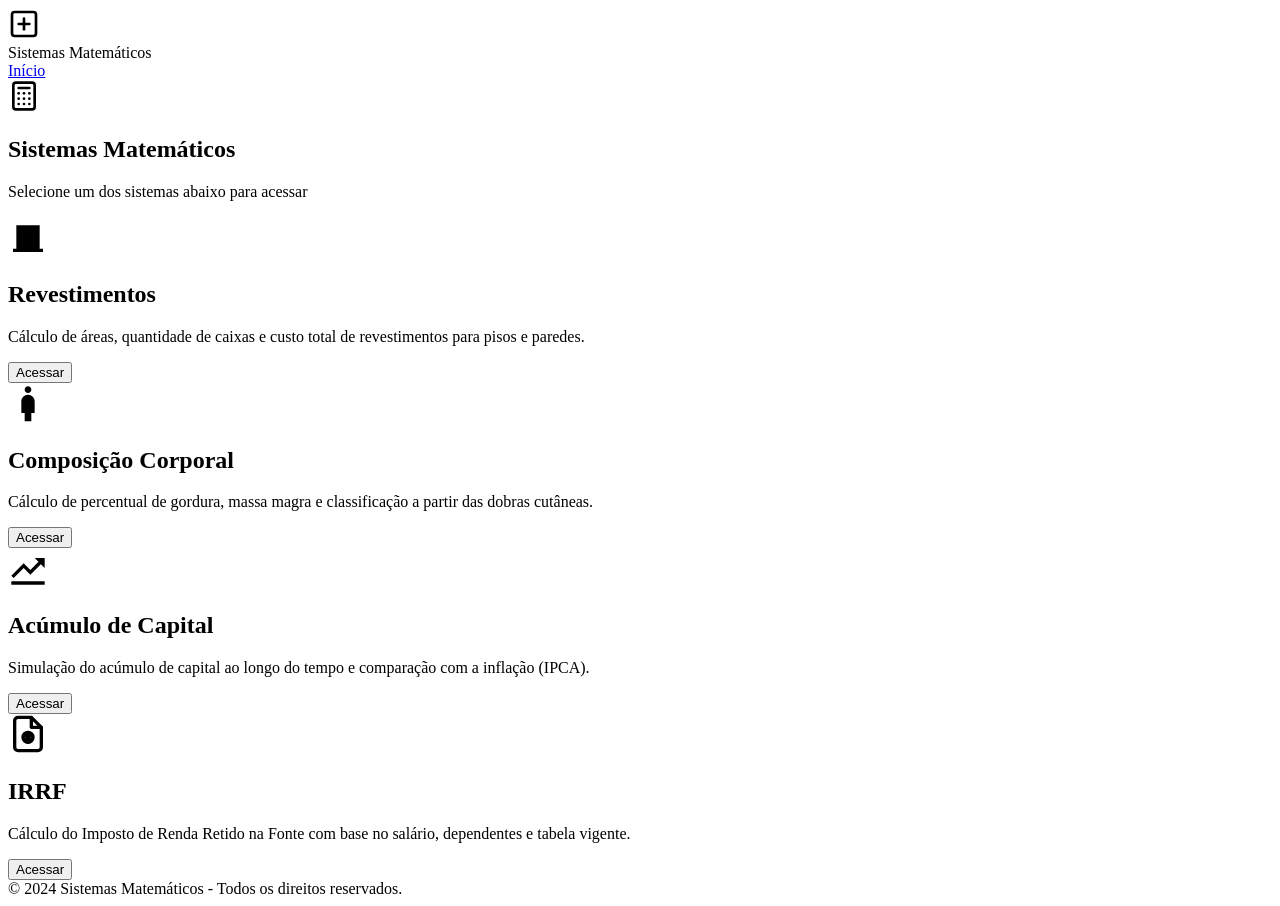
==== index.html @ c30e5d2d "feat: Ajustes sobre o sistema de acumulo de capital com grafico" ====
<!DOCTYPE html>
<html lang="pt-BR">
<head>
    <meta charset="UTF-8">
    <meta name="viewport" content="width=device-width, initial-scale=1.0">
    <title>Sistemas Matemáticos</title>
    <link rel="stylesheet" href="/trabalho-computacional/src/styles/index.css">
    <link rel="stylesheet" href="/trabalho-computacional/src/styles/global.css">
    
    
</head>
<body>

    <header>
        <div class="logo-container">
            <svg width="32" height="32" viewBox="0 0 24 24" fill="none" stroke="currentColor" stroke-width="2" stroke-linecap="round" stroke-linejoin="round">
                <rect x="3" y="3" width="18" height="18" rx="2" ry="2"></rect>
                <line x1="8" y1="12" x2="16" y2="12"></line>
                <line x1="12" y1="8" x2="12" y2="16"></line>
            </svg>
            <div>Sistemas <span>Matemáticos</span></div>
        </div>
        <nav>
            <a href="#">Início</a>
        </nav>
    </header>

    <main>
        <section class="hero">
            <div class="hero-icon">
                <svg width="32" height="32" viewBox="0 0 24 24" fill="none" stroke="currentColor" stroke-width="2" stroke-linecap="round" stroke-linejoin="round">
                    <rect x="4" y="2" width="16" height="20" rx="2" ry="2"></rect>
                    <line x1="8" y1="6" x2="16" y2="6"></line>
                    <line x1="16" y1="14" x2="16" y2="14"></line>
                    <line x1="16" y1="18" x2="16" y2="18"></line>
                    <line x1="8" y1="10" x2="8" y2="10"></line>
                    <line x1="12" y1="10" x2="12" y2="10"></line>
                    <line x1="16" y1="10" x2="16" y2="10"></line>
                    <line x1="8" y1="14" x2="8" y2="14"></line>
                    <line x1="12" y1="14" x2="12" y2="14"></line>
                    <line x1="8" y1="18" x2="8" y2="18"></line>
                    <line x1="12" y1="18" x2="12" y2="18"></line>
                </svg>
            </div>
            <h1>Sistemas Matemáticos</h1>
            <p>Selecione um dos sistemas abaixo para acessar</p>
        </section>

        <section class="systems-grid">
            
            <article class="card">
                <div class="card-icon icon-bg-blue">
                    <svg width="40" height="40" viewBox="0 0 24 24" fill="currentColor">
                        <path d="M3 21h18v-2H3v2zm4-4h2v-2H7v2zm0-4h2v-2H7v2zm0-4h2V7H7v2zm4 8h2v-2h-2v2zm0-4h2v-2h-2v2zm0-4h2V7h-2v2zm4 8h2v-2h-2v2zm0-4h2v-2h-2v2zm0-4h2V7h-2v2zM5 5v14h14V5H5z"/>
                    </svg>
                </div>
                <h2>Revestimentos</h2>
                <p>Cálculo de áreas, quantidade de caixas e custo total de revestimentos para pisos e paredes.</p>
                <button class="btn-acessar" data-system="revestimentos">Acessar</button>
            </article>

            <article class="card">
                <div class="card-icon icon-bg-green">
                    <svg width="40" height="40" viewBox="0 0 24 24" fill="currentColor">
                        <path d="M12 2C10.9 2 10 2.9 10 4s.9 2 2 2 2-.9 2-2-.9-2-2-2zm0 5c-2.21 0-4 1.79-4 4v7h2v5h4v-5h2v-7c0-2.21-1.79-4-4-4z"/>
                    </svg>
                </div>
                <h2>Composição Corporal</h2>
                <p>Cálculo de percentual de gordura, massa magra e classificação a partir das dobras cutâneas.</p>
                <button class="btn-acessar" data-system="composicao_corporal">Acessar</button>
            </article>

            <article class="card">
                <div class="card-icon icon-bg-orange">
                    <svg width="40" height="40" viewBox="0 0 24 24" fill="currentColor">
                        <path d="M16 6l2.29 2.29-4.88 4.88-4-4L2 16.59 3.41 18l6-6 4 4 6.3-6.29L22 12V6z"/>
                        <path d="M22 20H2v2h20v-2z"/>
                    </svg>
                </div>
                <h2>Acúmulo de Capital</h2>
                <p>Simulação do acúmulo de capital ao longo do tempo e comparação com a inflação (IPCA).</p>
                <a href="src/pages/acumulo-capital.html" style="width: 100%; text-decoration: none;">
        <button class="btn-acessar">Acessar</button>
    </a>
            </article>

            <article class="card">
                <div class="card-icon icon-bg-purple">
                    <svg width="40" height="40" viewBox="0 0 24 24" fill="none" stroke="currentColor" stroke-width="2" stroke-linecap="round" stroke-linejoin="round">
                        <path d="M14 2H6a2 2 0 0 0-2 2v16a2 2 0 0 0 2 2h12a2 2 0 0 0 2-2V8z"></path>
                        <polyline points="14 2 14 8 20 8"></polyline>
                        <circle cx="12" cy="14" r="3"></circle>
                        <path d="M12 11v6"></path>
                        <path d="M10 13h4"></path>
                        <path d="M10 15h4"></path>
                    </svg>
                </div>
                <h2>IRRF</h2>
                <p>Cálculo do Imposto de Renda Retido na Fonte com base no salário, dependentes e tabela vigente.</p>
                <button class="btn-acessar" data-system="irrf">Acessar</button>
            </article>

        </section>
    </main>

    <footer>
        &copy; 2024 Sistemas Matemáticos - Todos os direitos reservados.
    </footer>

    <script src="/trabalho-computacional/src/scripts/index.js"> </script>
</body>
</html>
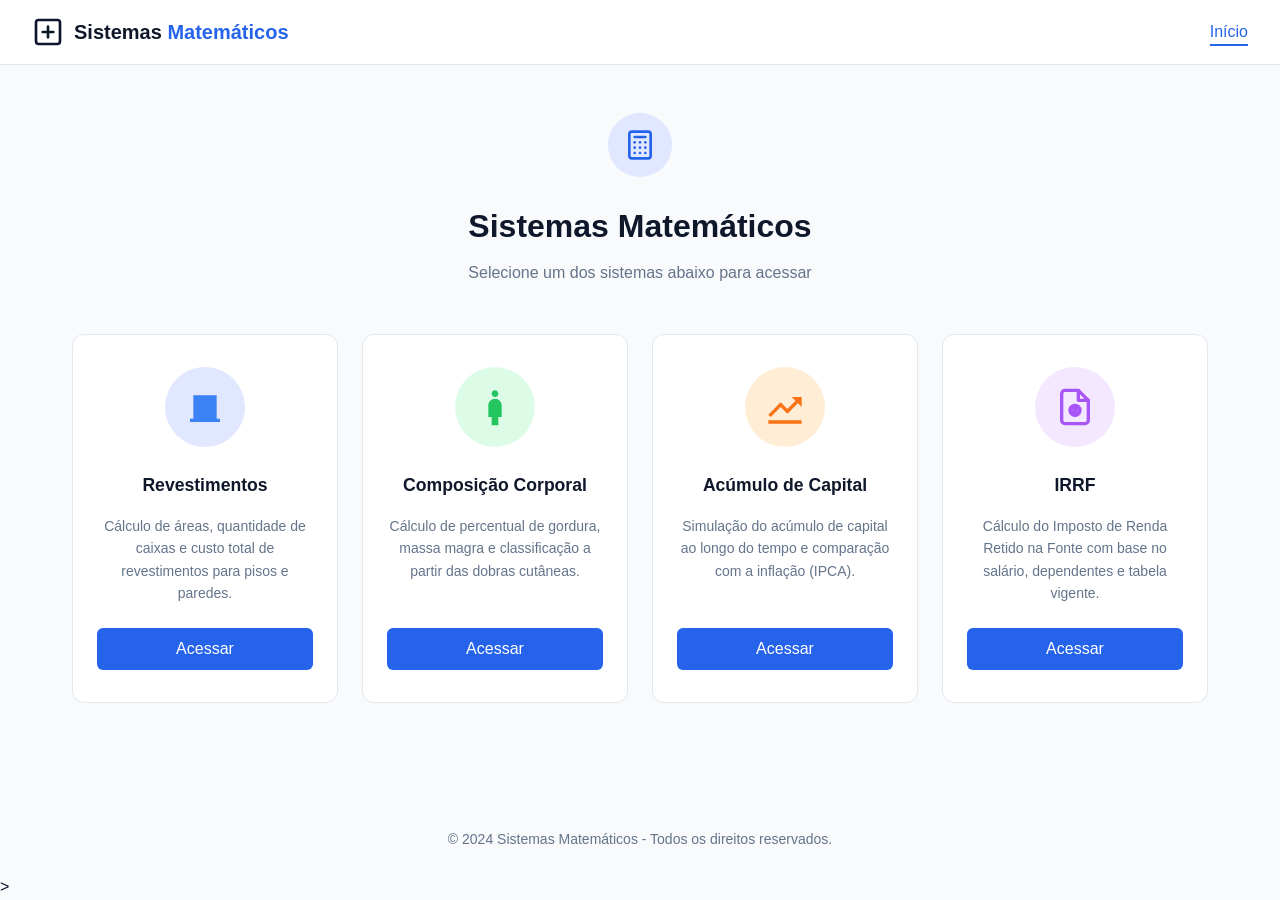
==== commit a119d41a: "alex 1" ====
--- a/index.html
+++ b/index.html
@@ -4,8 +4,8 @@
     <meta charset="UTF-8">
     <meta name="viewport" content="width=device-width, initial-scale=1.0">
     <title>Sistemas Matemáticos</title>
-    <link rel="stylesheet" href="/trabalho-computacional/src/styles/index.css">
-    <link rel="stylesheet" href="/trabalho-computacional/src/styles/global.css">
+    <link rel="stylesheet" href="src/styles/index.css">
+    <link rel="stylesheet" href="src/styles/global.css">
     
     
 </head>
@@ -14,7 +14,7 @@
     <header>
         <div class="logo-container">
             <svg width="32" height="32" viewBox="0 0 24 24" fill="none" stroke="currentColor" stroke-width="2" stroke-linecap="round" stroke-linejoin="round">
-                <rect x="3" y="3" width="18" height="18" rx="2" ry="2"></rect>
+                <rect x="3" y="3    " width="18" height="18" rx="2" ry="2"></rect>
                 <line x1="8" y1="12" x2="16" y2="12"></line>
                 <line x1="12" y1="8" x2="12" y2="16"></line>
             </svg>
@@ -107,6 +107,6 @@
         &copy; 2024 Sistemas Matemáticos - Todos os direitos reservados.
     </footer>
 
-    <script src="/trabalho-computacional/src/scripts/index.js"> </script>
+    <script src="src/scripts/index.js"></script>>
 </body>
 </html>
--- a/src/styles/index.css
+++ b/src/styles/index.css
@@ -0,0 +1,111 @@
+/*
+   1. ESTRUTURA PRINCIPAL (INDEX)
+*/
+main {
+    flex: 1;
+    max-width: 1200px;
+    margin: 0 auto;
+    padding: 3rem 2rem;
+    width: 100%;
+}
+
+/*
+   2. HERO SECTION
+*/
+.hero {
+    text-align: center;
+    margin-bottom: 3rem;
+}
+
+.hero-icon {
+    background-color: #e0e7ff;
+    color: var(--primary-color);
+    width: 64px;
+    height: 64px;
+    border-radius: 50%;
+    display: flex;
+    justify-content: center;
+    align-items: center;
+    margin: 0 auto 1.5rem auto;
+}
+
+.hero h1 {
+    font-size: 2rem;
+    margin-bottom: 0.5rem;
+    color: #0f172a;
+}
+
+.hero p {
+    color: var(--text-muted);
+}
+
+/*
+   3. GRID DE CARDS
+*/
+.systems-grid {
+    display: grid;
+    grid-template-columns: repeat(auto-fit, minmax(250px, 1fr));
+    gap: 1.5rem;
+}
+
+.card {
+    background-color: var(--card-bg);
+    border: 1px solid var(--border-color);
+    border-radius: 12px;
+    padding: 2rem 1.5rem;
+    display: flex;
+    flex-direction: column;
+    align-items: center;
+    text-align: center;
+    transition: transform 0.2s, box-shadow 0.2s;
+}
+
+.card:hover {
+    transform: translateY(-5px);
+    box-shadow: 0 10px 15px -3px rgba(0, 0, 0, 0.05);
+}
+
+.card-icon {
+    width: 80px;
+    height: 80px;
+    border-radius: 50%;
+    display: flex;
+    justify-content: center;
+    align-items: center;
+    margin-bottom: 1.5rem;
+}
+
+/* Cores de fundo específicas para cada ícone */
+.icon-bg-blue { background-color: #e0e7ff; color: #3b82f6; }
+.icon-bg-green { background-color: #dcfce7; color: #22c55e; }
+.icon-bg-orange { background-color: #ffedd5; color: #f97316; }
+.icon-bg-purple { background-color: #f3e8ff; color: #a855f7; }
+
+.card h2 {
+    font-size: 1.1rem;
+    margin-bottom: 1rem;
+}
+
+.card p {
+    font-size: 0.875rem;
+    color: var(--text-muted);
+    margin-bottom: 1.5rem;
+    flex: 1;
+}
+
+.btn-acessar {
+    width: 100%;
+    background-color: var(--primary-color);
+    color: white;
+    border: none;
+    padding: 0.75rem;
+    border-radius: 6px;
+    font-size: 1rem;
+    font-weight: 500;
+    cursor: pointer;
+    transition: background-color 0.2s;
+}
+
+.btn-acessar:hover {
+    background-color: var(--primary-hover);
+}
--- a/src/styles/global.css
+++ b/src/styles/global.css
@@ -0,0 +1,74 @@
+/* 
+   1. VARIÁVEIS GERAIS E RESET
+*/
+:root {
+    --primary-color: #2563eb;
+    --primary-hover: #1d4ed8;
+    --bg-color: #f8fafc;
+    --card-bg: #ffffff;
+    --text-dark: #0f172a;
+    --text-muted: #64748b;
+    --border-color: #e2e8f0;
+    --result-bg: #f1f5f9;
+    --icon-orange-bg: #ffedd5;
+    --icon-orange-text: #f97316;
+    --font-family: 'Segoe UI', Roboto, Helvetica, Arial, sans-serif;
+}
+
+* {
+    margin: 0;
+    padding: 0;
+    box-sizing: border-box;
+}
+
+body {
+    font-family: var(--font-family);
+    background-color: var(--bg-color);
+    color: var(--text-dark);
+    line-height: 1.6;
+    display: flex;
+    flex-direction: column;
+    min-height: 100vh;
+}
+
+/* 
+   2. CABEÇALHO E NAVEGAÇÃO COMPARTILHADA
+*/
+header, header.topbar {
+    background-color: var(--card-bg);
+    border-bottom: 1px solid var(--border-color);
+    padding: 1rem 2rem;
+    display: flex;
+    justify-content: space-between;
+    align-items: center;
+}
+
+.logo-container, .logo {
+    display: flex;
+    align-items: center;
+    gap: 10px;
+    font-weight: 600;
+    font-size: 1.25rem;
+}
+
+.logo-container span, .logo span {
+    color: var(--primary-color);
+}
+
+nav a, .nav-link {
+    text-decoration: none;
+    color: var(--primary-color);
+    font-weight: 500;
+    padding-bottom: 0.25rem;
+    border-bottom: 2px solid var(--primary-color);
+}
+
+/*
+   3. RODAPÉ COMPARTILHADO
+*/
+footer {
+    text-align: center;
+    padding: 1.5rem 2rem;
+    color: var(--text-muted);
+    font-size: 0.875rem;
+}
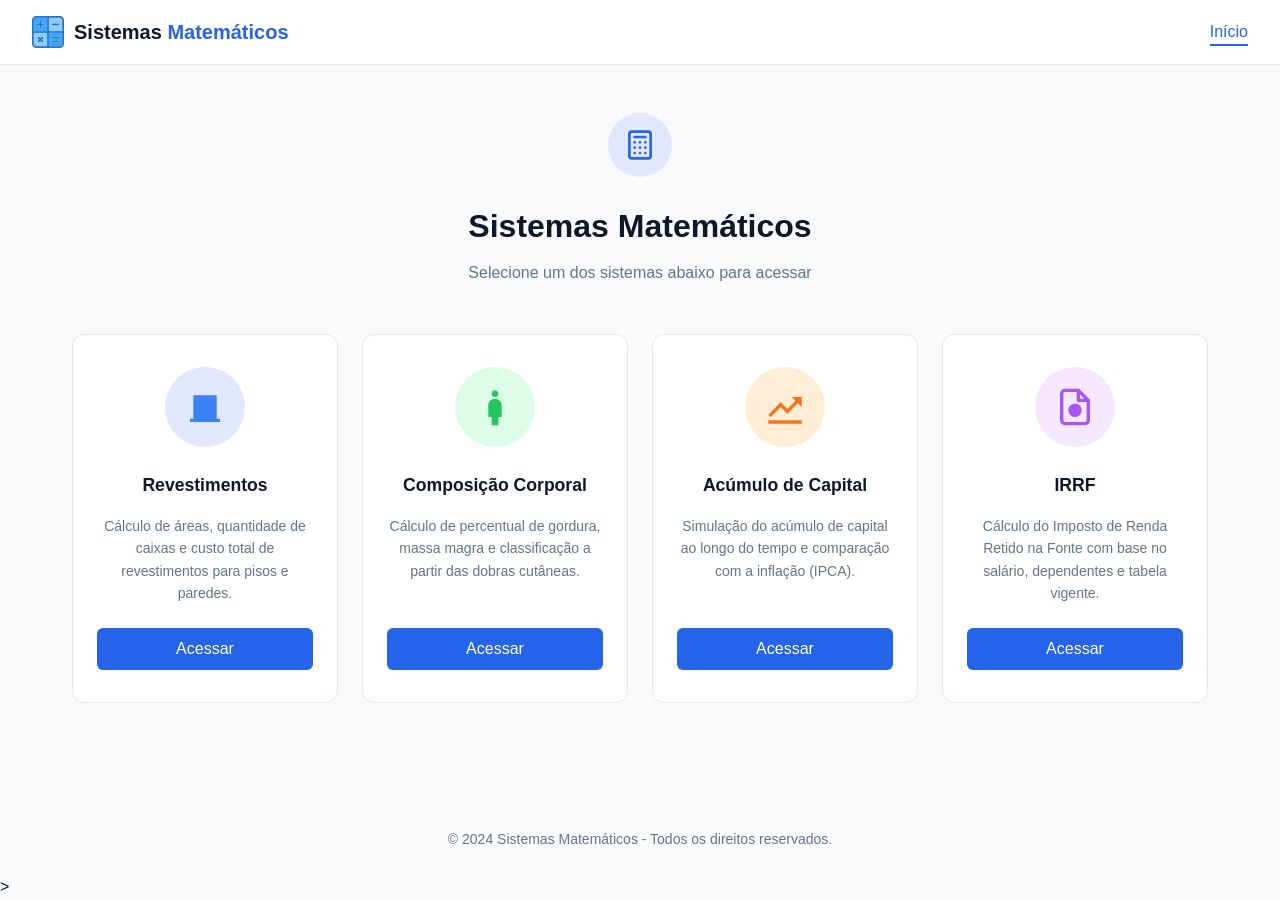
==== commit 58163c52: "Ajustes finais" ====
--- a/index.html
+++ b/index.html
@@ -6,18 +6,15 @@
     <title>Sistemas Matemáticos</title>
     <link rel="stylesheet" href="src/styles/index.css">
     <link rel="stylesheet" href="src/styles/global.css">
+    <link rel="icon" href="src/assets/images/math.png" type="image/png">
     
-    
+
 </head>
 <body>
 
     <header>
         <div class="logo-container">
-            <svg width="32" height="32" viewBox="0 0 24 24" fill="none" stroke="currentColor" stroke-width="2" stroke-linecap="round" stroke-linejoin="round">
-                <rect x="3" y="3    " width="18" height="18" rx="2" ry="2"></rect>
-                <line x1="8" y1="12" x2="16" y2="12"></line>
-                <line x1="12" y1="8" x2="12" y2="16"></line>
-            </svg>
+            <img src="src/assets/images/math.png" alt="Sistemas Matemáticos Logo">
             <div>Sistemas <span>Matemáticos</span></div>
         </div>
         <nav>
